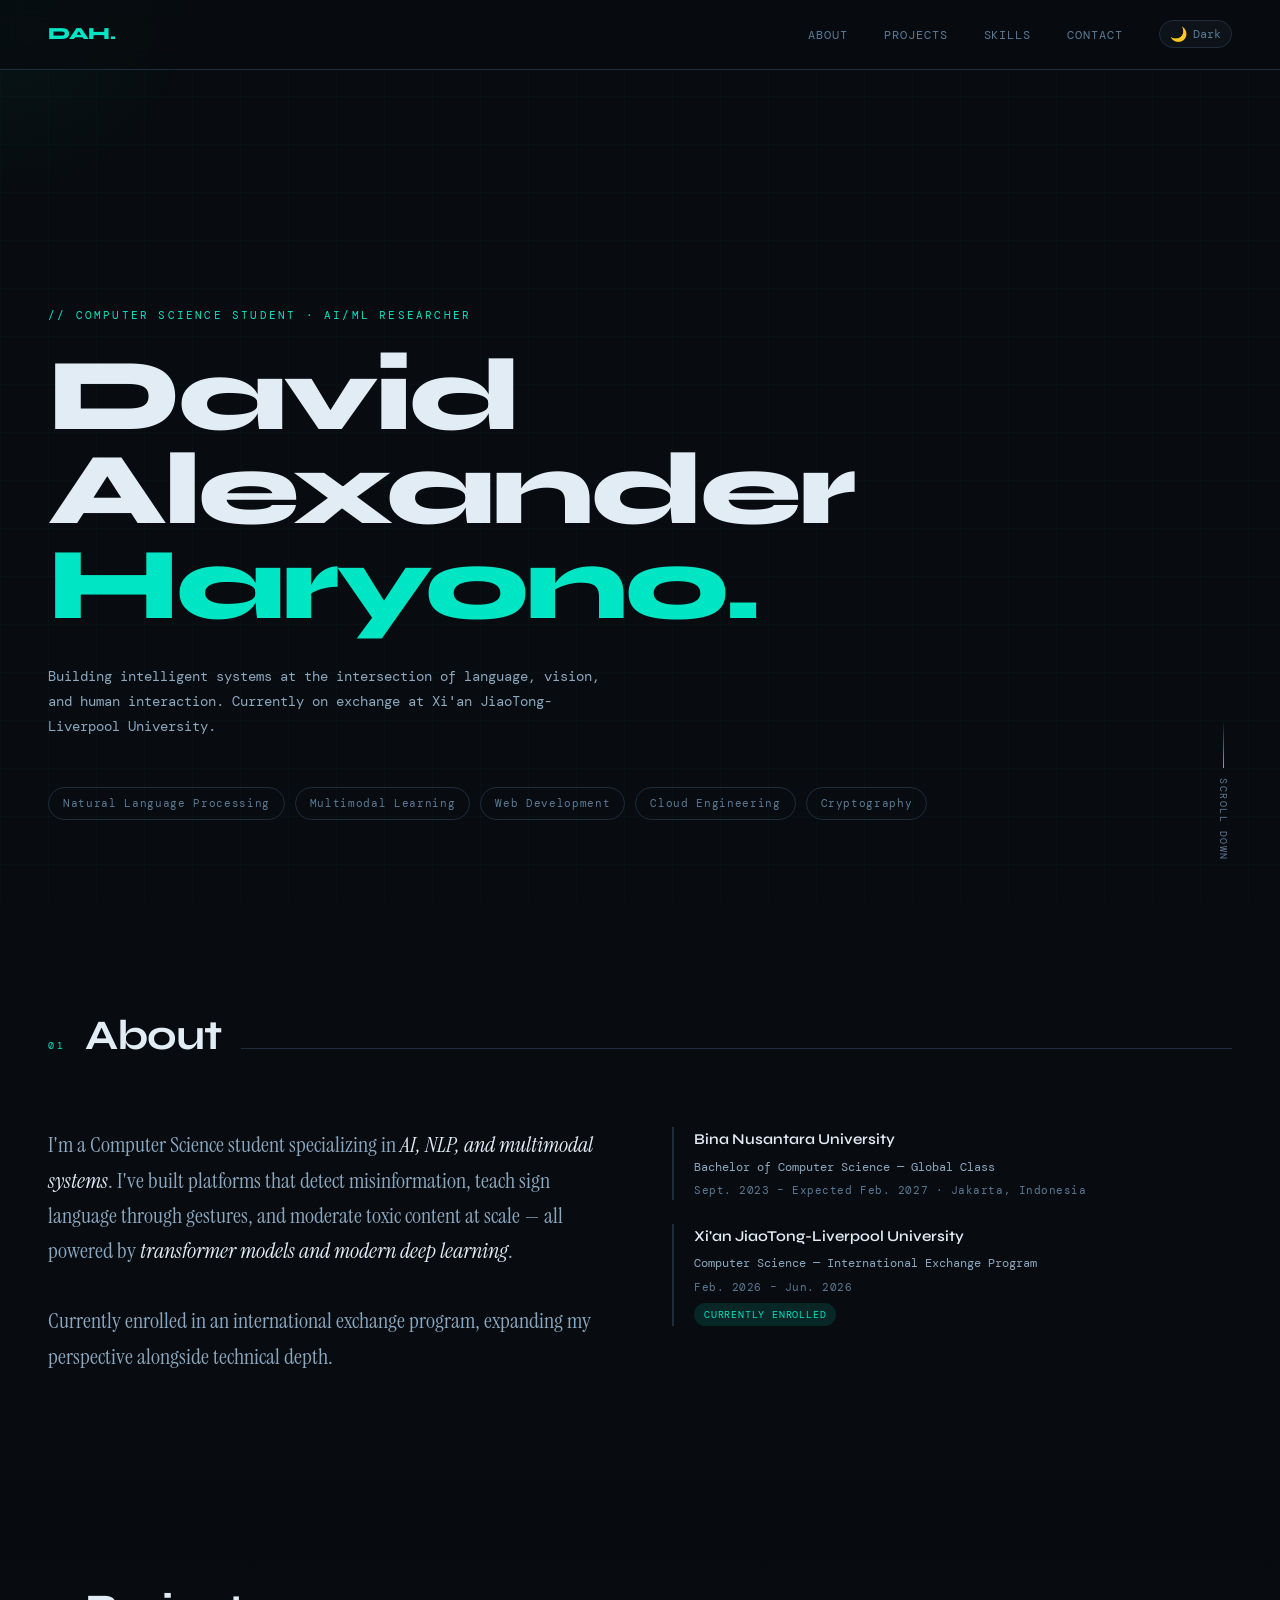
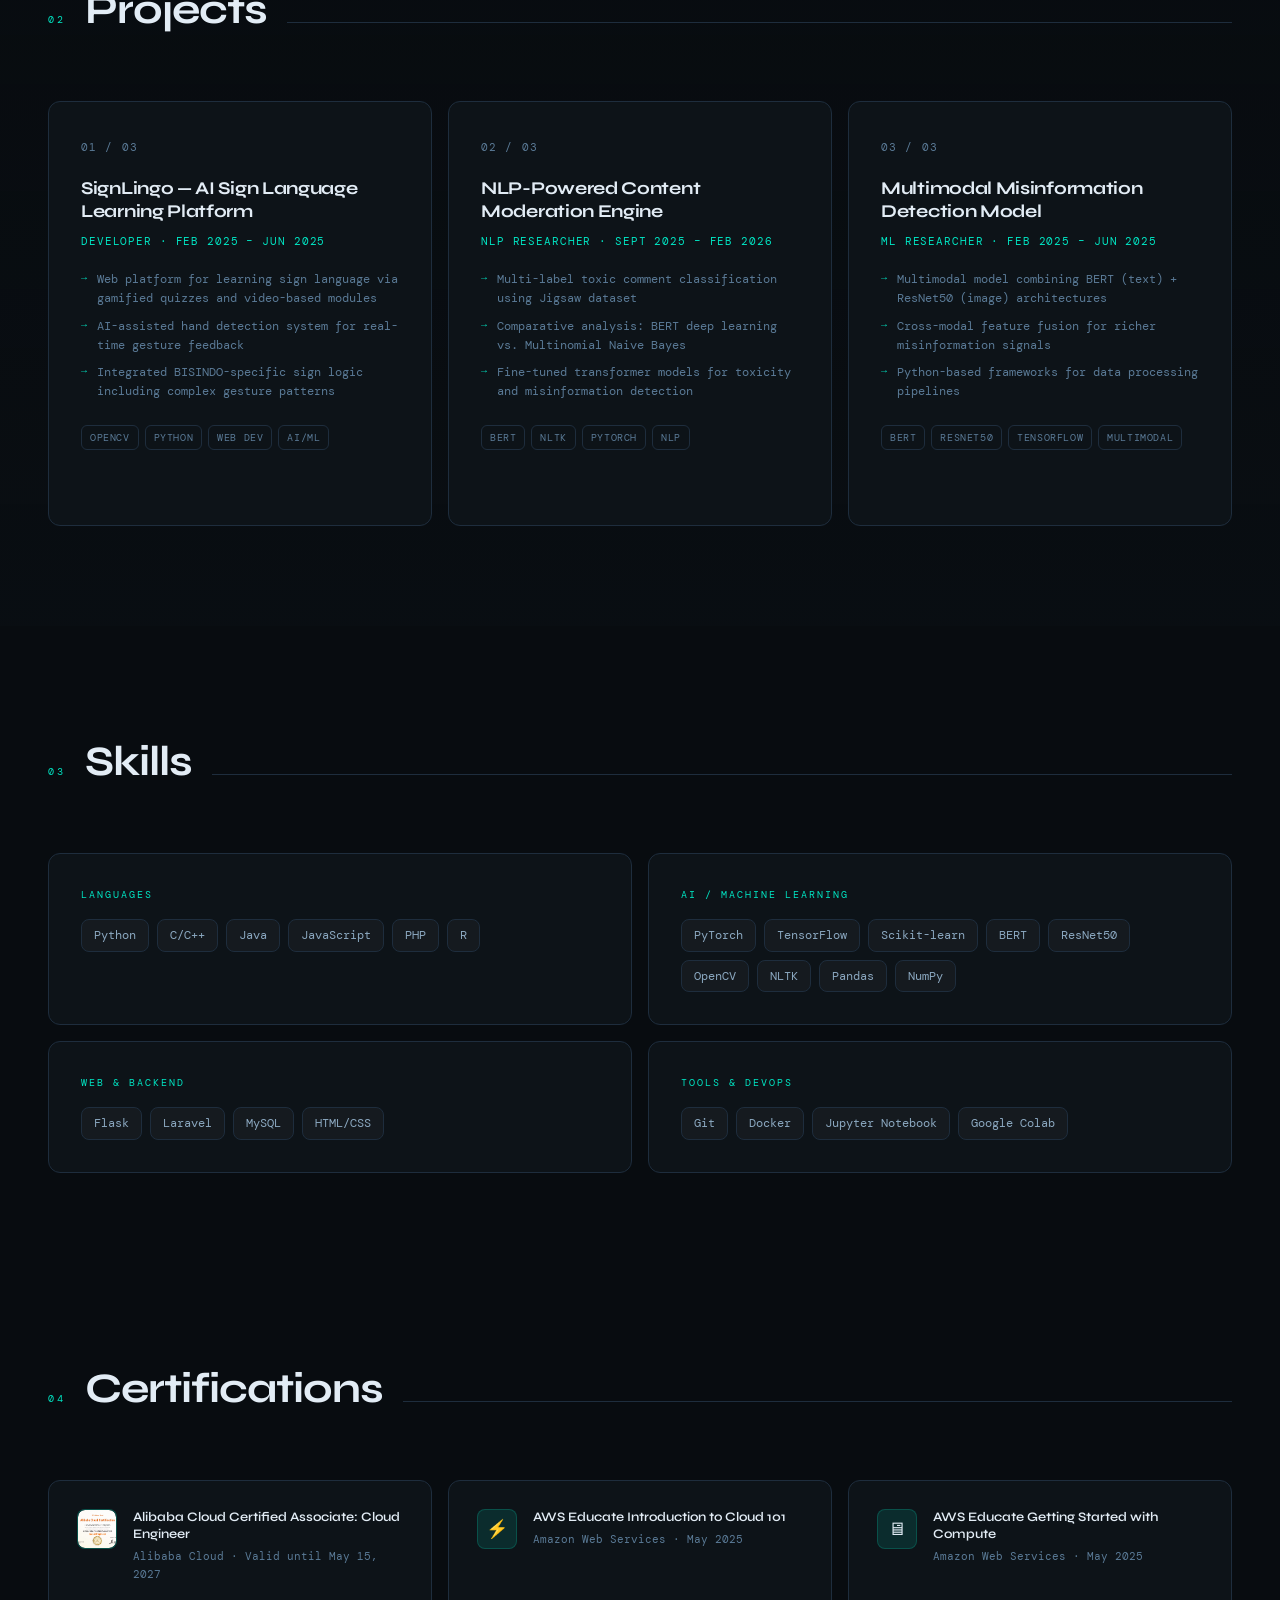
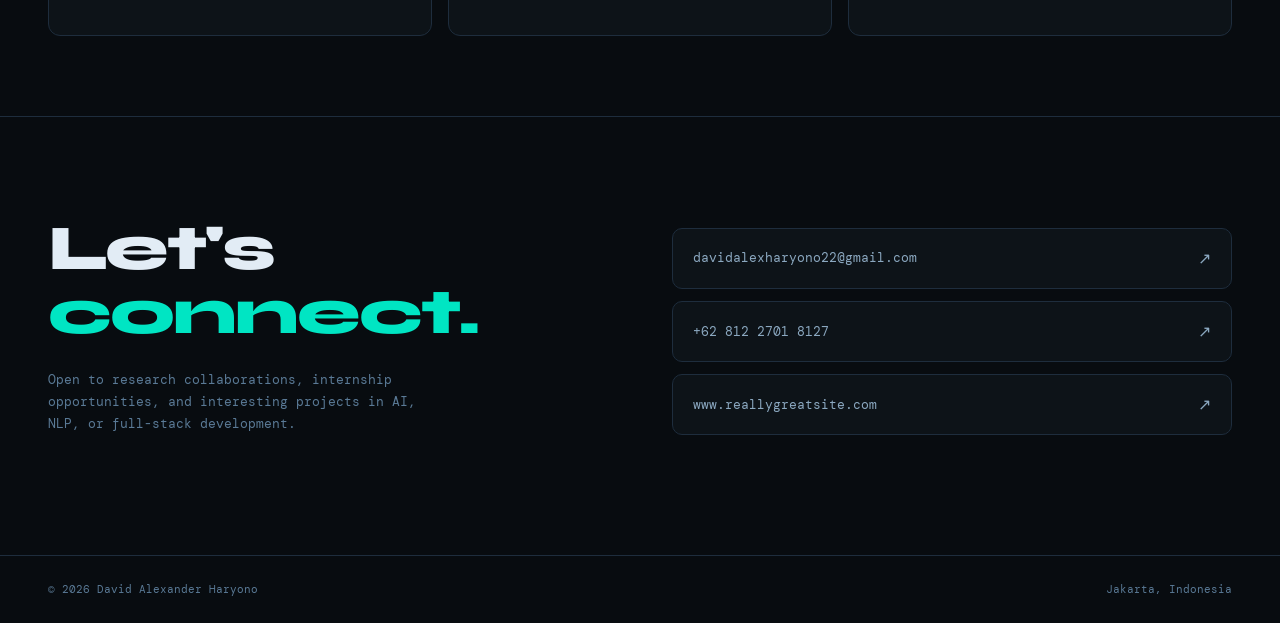
==== index.html @ 9285c589 "Add files via upload" ====
<!DOCTYPE html>
<html lang="en">
<head>
  <meta charset="UTF-8" />
  <meta name="viewport" content="width=device-width, initial-scale=1.0"/>
  <title>David Alexander Haryono — Portfolio</title>
  <link rel="preconnect" href="https://fonts.googleapis.com">
  <link href="https://fonts.googleapis.com/css2?family=Syne:wght@400;600;700;800&family=DM+Mono:ital,wght@0,300;0,400;1,300&family=Instrument+Serif:ital@0;1&display=swap" rel="stylesheet">
  <link rel="stylesheet" href="style.css">
</head>
<body>

  <div class="cursor-glow" id="glow"></div>

  <!-- NAV -->
  <nav>
    <a href="#hero" class="nav-logo">DAH.</a>
    <div class="nav-right">
      <ul class="nav-links">
        <li><a href="#about">About</a></li>
        <li><a href="#projects">Projects</a></li>
        <li><a href="#skills">Skills</a></li>
        <li><a href="#contact">Contact</a></li>
      </ul>
      <button class="theme-toggle" id="theme-toggle" aria-label="Toggle theme">
        <span class="icon">🌙</span>
        <span class="label">Dark</span>
      </button>
    </div>
  </nav>

  <!-- HERO -->
  <section id="hero">
    <p class="hero-eyebrow">// Computer Science Student · AI/ML Researcher</p>
    <h1 class="hero-name">David<br>Alexander<br><span>Haryono.</span></h1>
    <p class="hero-desc">
      Building intelligent systems at the intersection of language, vision, and human interaction.
      Currently on exchange at Xi'an JiaoTong-Liverpool University.
    </p>
    <div class="hero-tags">
      <span class="tag">Natural Language Processing</span>
      <span class="tag">Multimodal Learning</span>
      <span class="tag">Web Development</span>
      <span class="tag">Cloud Engineering</span>
      <span class="tag">Cryptography</span>
    </div>
    <div class="hero-scroll">Scroll down</div>
  </section>

  <!-- ABOUT / EDUCATION -->
  <section id="about">
    <div class="section-header reveal">
      <span class="section-label">01</span>
      <h2 class="section-title">About</h2>
      <div class="section-line"></div>
    </div>
    <div class="about-grid">
      <div class="about-text reveal">
        I'm a Computer Science student specializing in <em>AI, NLP, and multimodal systems</em>.
        I've built platforms that detect misinformation, teach sign language through gestures,
        and moderate toxic content at scale — all powered by
        <em>transformer models and modern deep learning</em>.
        <br><br>
        Currently enrolled in an international exchange program, expanding my perspective
        alongside technical depth.
      </div>
      <div class="edu-list reveal">
        <div class="edu-item">
          <div class="edu-school">Bina Nusantara University</div>
          <div class="edu-degree">Bachelor of Computer Science — Global Class</div>
          <div class="edu-date">Sept. 2023 – Expected Feb. 2027 · Jakarta, Indonesia</div>
        </div>
        <div class="edu-item">
          <div class="edu-school">Xi'an JiaoTong-Liverpool University</div>
          <div class="edu-degree">Computer Science — International Exchange Program</div>
          <div class="edu-date">Feb. 2026 – Jun. 2026</div>
          <span class="edu-badge">Currently Enrolled</span>
        </div>
      </div>
    </div>
  </section>

  <!-- PROJECTS -->
  <section id="projects">
    <div class="section-header reveal">
      <span class="section-label">02</span>
      <h2 class="section-title">Projects</h2>
      <div class="section-line"></div>
    </div>
    <div class="projects-grid">

      <a href="project-signlingo.html" class="project-card reveal">
        <div class="project-num">01 / 03</div>
        <div class="project-title">SignLingo — AI Sign Language Learning Platform</div>
        <div class="project-role">Developer · Feb 2025 – Jun 2025</div>
        <ul class="project-bullets">
          <li>Web platform for learning sign language via gamified quizzes and video-based modules</li>
          <li>AI-assisted hand detection system for real-time gesture feedback</li>
          <li>Integrated BISINDO-specific sign logic including complex gesture patterns</li>
        </ul>
        <div class="project-tags">
          <span class="project-tag">OpenCV</span>
          <span class="project-tag">Python</span>
          <span class="project-tag">Web Dev</span>
          <span class="project-tag">AI/ML</span>
        </div>
        <div class="project-cta">View details &#8599;</div>
      </a>

      <a href="project-nlp-moderation.html" class="project-card reveal" style="transition-delay: 0.1s">
        <div class="project-num">02 / 03</div>
        <div class="project-title">NLP-Powered Content Moderation Engine</div>
        <div class="project-role">NLP Researcher · Sept 2025 – Feb 2026</div>
        <ul class="project-bullets">
          <li>Multi-label toxic comment classification using Jigsaw dataset</li>
          <li>Comparative analysis: BERT deep learning vs. Multinomial Naive Bayes</li>
          <li>Fine-tuned transformer models for toxicity and misinformation detection</li>
        </ul>
        <div class="project-tags">
          <span class="project-tag">BERT</span>
          <span class="project-tag">NLTK</span>
          <span class="project-tag">PyTorch</span>
          <span class="project-tag">NLP</span>
        </div>
        <div class="project-cta">View details &#8599;</div>
      </a>

      <a href="project-multimodal.html" class="project-card reveal" style="transition-delay: 0.2s">
        <div class="project-num">03 / 03</div>
        <div class="project-title">Multimodal Misinformation Detection Model</div>
        <div class="project-role">ML Researcher · Feb 2025 – Jun 2025</div>
        <ul class="project-bullets">
          <li>Multimodal model combining BERT (text) + ResNet50 (image) architectures</li>
          <li>Cross-modal feature fusion for richer misinformation signals</li>
          <li>Python-based frameworks for data processing pipelines</li>
        </ul>
        <div class="project-tags">
          <span class="project-tag">BERT</span>
          <span class="project-tag">ResNet50</span>
          <span class="project-tag">TensorFlow</span>
          <span class="project-tag">Multimodal</span>
        </div>
        <div class="project-cta">View details &#8599;</div>
      </a>

    </div>
  </section>

  <!-- SKILLS -->
  <section id="skills">
    <div class="section-header reveal">
      <span class="section-label">03</span>
      <h2 class="section-title">Skills</h2>
      <div class="section-line"></div>
    </div>
    <div class="skills-grid">
      <div class="skill-group reveal">
        <div class="skill-group-label">Languages</div>
        <div class="skill-pills">
          <span class="skill-pill">Python</span>
          <span class="skill-pill">C/C++</span>
          <span class="skill-pill">Java</span>
          <span class="skill-pill">JavaScript</span>
          <span class="skill-pill">PHP</span>
          <span class="skill-pill">R</span>
        </div>
      </div>
      <div class="skill-group reveal" style="transition-delay: 0.1s">
        <div class="skill-group-label">AI / Machine Learning</div>
        <div class="skill-pills">
          <span class="skill-pill">PyTorch</span>
          <span class="skill-pill">TensorFlow</span>
          <span class="skill-pill">Scikit-learn</span>
          <span class="skill-pill">BERT</span>
          <span class="skill-pill">ResNet50</span>
          <span class="skill-pill">OpenCV</span>
          <span class="skill-pill">NLTK</span>
          <span class="skill-pill">Pandas</span>
          <span class="skill-pill">NumPy</span>
        </div>
      </div>
      <div class="skill-group reveal" style="transition-delay: 0.15s">
        <div class="skill-group-label">Web &amp; Backend</div>
        <div class="skill-pills">
          <span class="skill-pill">Flask</span>
          <span class="skill-pill">Laravel</span>
          <span class="skill-pill">MySQL</span>
          <span class="skill-pill">HTML/CSS</span>
        </div>
      </div>
      <div class="skill-group reveal" style="transition-delay: 0.2s">
        <div class="skill-group-label">Tools &amp; DevOps</div>
        <div class="skill-pills">
          <span class="skill-pill">Git</span>
          <span class="skill-pill">Docker</span>
          <span class="skill-pill">Jupyter Notebook</span>
          <span class="skill-pill">Google Colab</span>
        </div>
      </div>
    </div>
  </section>

  <!-- CERTIFICATIONS -->
  <section id="certs">
    <div class="section-header reveal">
      <span class="section-label">04</span>
      <h2 class="section-title">Certifications</h2>
      <div class="section-line"></div>
    </div>
    <div class="certs-list">

      <!-- Alibaba — opens cert image -->
      <a href="AlibabaCert.jpeg" target="_blank" class="cert-item reveal">
        <div class="cert-icon">
          <img src="AlibabaCert.jpeg" alt="Alibaba Cloud Certificate" />
        </div>
        <div>
          <div class="cert-name">Alibaba Cloud Certified Associate: Cloud Engineer</div>
          <div class="cert-issuer">Alibaba Cloud · Valid until May 15, 2027</div>
          <div class="cert-link-hint">View certificate &#8599;</div>
        </div>
      </a>

      <!-- AWS Cert 1 — Credly badge -->
      <a href="https://www.credly.com/badges/e94b3a0d-e7b8-4b80-91af-90182c67fac6/public_url"
         target="_blank" rel="noopener noreferrer" class="cert-item reveal" style="transition-delay: 0.1s">
        <div class="cert-icon">&#9889;</div>
        <div>
          <div class="cert-name">AWS Educate Introduction to Cloud 101</div>
          <div class="cert-issuer">Amazon Web Services · May 2025</div>
          <div class="cert-link-hint">View on Credly &#8599;</div>
        </div>
      </a>

      <!-- AWS Cert 2 — Credly badge -->
      <a href="https://www.credly.com/badges/7baff727-e76a-4c6f-9068-0d03dae86e82/public_url"
         target="_blank" rel="noopener noreferrer" class="cert-item reveal" style="transition-delay: 0.2s">
        <div class="cert-icon">&#128421;</div>
        <div>
          <div class="cert-name">AWS Educate Getting Started with Compute</div>
          <div class="cert-issuer">Amazon Web Services · May 2025</div>
          <div class="cert-link-hint">View on Credly &#8599;</div>
        </div>
      </a>

    </div>
  </section>

  <!-- CONTACT -->
  <section id="contact">
    <div class="contact-inner">
      <div class="reveal">
        <h2 class="contact-heading">Let's<br><span>connect.</span></h2>
        <p class="contact-sub">
          Open to research collaborations, internship opportunities, and interesting projects
          in AI, NLP, or full-stack development.
        </p>
      </div>
      <div class="contact-links reveal">
        <a href="mailto:davidalexharyono22@gmail.com" class="contact-link">
          <span>davidalexharyono22@gmail.com</span>
          <span class="contact-link-arrow">&#8599;</span>
        </a>
        <a href="tel:+6281227018127" class="contact-link">
          <span>+62 812 2701 8127</span>
          <span class="contact-link-arrow">&#8599;</span>
        </a>
        <a href="http://www.reallygreatsite.com" target="_blank" class="contact-link">
          <span>www.reallygreatsite.com</span>
          <span class="contact-link-arrow">&#8599;</span>
        </a>
      </div>
    </div>
  </section>

  <footer>
    <span>&copy; 2026 David Alexander Haryono</span>
    <span>Jakarta, Indonesia</span>
  </footer>

  <script src="script.js"></script>
</body>
</html>
---- style.css ----
/* ─── THEME VARIABLES ─── */
:root {
  --bg: #080c10;
  --surface: #0d1318;
  --surface2: #121a22;
  --border: #1e2d3d;
  --accent: #00e5c3;
  --accent2: #0077ff;
  --accent-dim: rgba(0, 229, 195, 0.12);
  --text: #e2ecf5;
  --text-muted: #5a7a96;
  --text-mid: #8ba8c0;
  --shadow: rgba(0,0,0,0.4);
  --grid-line: rgba(0,229,195,0.025);
  --nav-bg: rgba(8,12,16,0.85);
}

body.light {
  --bg: #f4f6f8;
  --surface: #ffffff;
  --surface2: #eef1f4;
  --border: #d0d9e3;
  --accent: #00a896;
  --accent2: #0055cc;
  --accent-dim: rgba(0, 168, 150, 0.1);
  --text: #0d1318;
  --text-muted: #7a94aa;
  --text-mid: #3d5a70;
  --shadow: rgba(0,0,0,0.1);
  --grid-line: rgba(0,168,150,0.06);
  --nav-bg: rgba(244,246,248,0.9);
}

*, *::before, *::after { box-sizing: border-box; margin: 0; padding: 0; }
html { scroll-behavior: smooth; }

body {
  background: var(--bg);
  color: var(--text);
  font-family: 'DM Mono', monospace;
  font-size: 14px;
  line-height: 1.7;
  overflow-x: hidden;
  transition: background 0.3s, color 0.3s;
}

/* ─── GRID BACKGROUND ─── */
body::before {
  content: '';
  position: fixed;
  inset: 0;
  background-image:
    linear-gradient(var(--grid-line) 1px, transparent 1px),
    linear-gradient(90deg, var(--grid-line) 1px, transparent 1px);
  background-size: 48px 48px;
  pointer-events: none;
  z-index: 0;
}

/* ─── NAV ─── */
nav {
  position: fixed;
  top: 0; left: 0; right: 0;
  z-index: 100;
  display: flex;
  justify-content: space-between;
  align-items: center;
  padding: 20px 48px;
  background: var(--nav-bg);
  backdrop-filter: blur(12px);
  border-bottom: 1px solid var(--border);
  transition: background 0.3s, border-color 0.3s;
}

.nav-logo {
  font-family: 'Syne', sans-serif;
  font-weight: 800;
  font-size: 17px;
  color: var(--accent);
  letter-spacing: -0.5px;
  text-decoration: none;
}

.nav-right { display: flex; align-items: center; gap: 36px; }
.nav-links { display: flex; gap: 36px; list-style: none; }
.nav-links a {
  color: var(--text-muted);
  text-decoration: none;
  font-size: 12px;
  letter-spacing: 0.08em;
  text-transform: uppercase;
  transition: color 0.2s;
}
.nav-links a:hover { color: var(--accent); }

/* ─── THEME TOGGLE ─── */
.theme-toggle {
  background: var(--surface);
  border: 1px solid var(--border);
  border-radius: 20px;
  padding: 5px 10px;
  cursor: pointer;
  display: flex;
  align-items: center;
  gap: 6px;
  font-size: 12px;
  color: var(--text-muted);
  transition: all 0.2s;
  font-family: 'DM Mono', monospace;
}
.theme-toggle:hover { border-color: var(--accent); color: var(--accent); }
.theme-toggle .icon { font-size: 14px; line-height: 1; }

/* ─── SECTIONS ─── */
section { position: relative; z-index: 1; }

/* ─── HERO ─── */
#hero {
  min-height: 100vh;
  display: flex;
  flex-direction: column;
  justify-content: flex-end;
  padding: 0 48px 80px;
  padding-top: 120px;
}

.hero-eyebrow {
  font-size: 11px;
  letter-spacing: 0.2em;
  text-transform: uppercase;
  color: var(--accent);
  margin-bottom: 24px;
  opacity: 0;
  animation: fadeUp 0.8s ease 0.2s forwards;
}

.hero-name {
  font-family: 'Syne', sans-serif;
  font-weight: 800;
  font-size: clamp(52px, 8vw, 110px);
  line-height: 0.92;
  letter-spacing: -3px;
  color: var(--text);
  margin-bottom: 32px;
  opacity: 0;
  animation: fadeUp 0.9s ease 0.35s forwards;
}
.hero-name span { color: var(--accent); }

.hero-desc {
  max-width: 560px;
  color: var(--text-mid);
  font-size: 14px;
  line-height: 1.8;
  margin-bottom: 48px;
  opacity: 0;
  animation: fadeUp 0.9s ease 0.5s forwards;
}

.hero-tags {
  display: flex;
  flex-wrap: wrap;
  gap: 10px;
  opacity: 0;
  animation: fadeUp 0.9s ease 0.65s forwards;
}

.tag {
  border: 1px solid var(--border);
  padding: 6px 14px;
  font-size: 11px;
  letter-spacing: 0.06em;
  color: var(--text-muted);
  border-radius: 20px;
  transition: all 0.2s;
}
.tag:hover { border-color: var(--accent); color: var(--accent); background: var(--accent-dim); }

.hero-scroll {
  position: absolute;
  bottom: 40px;
  right: 48px;
  writing-mode: vertical-rl;
  font-size: 10px;
  letter-spacing: 0.15em;
  text-transform: uppercase;
  color: var(--text-muted);
  display: flex;
  align-items: center;
  gap: 10px;
  opacity: 0;
  animation: fadeIn 1s ease 1.2s forwards;
}
.hero-scroll::before {
  content: '';
  width: 1px;
  height: 48px;
  background: linear-gradient(to bottom, transparent, var(--accent));
}

/* ─── SECTION HEADER ─── */
.section-header {
  display: flex;
  align-items: baseline;
  gap: 20px;
  margin-bottom: 56px;
}
.section-label {
  font-size: 10px;
  letter-spacing: 0.25em;
  text-transform: uppercase;
  color: var(--accent);
}
.section-title {
  font-family: 'Syne', sans-serif;
  font-weight: 700;
  font-size: clamp(28px, 4vw, 42px);
  letter-spacing: -1px;
  color: var(--text);
}
.section-line {
  flex: 1;
  height: 1px;
  background: var(--border);
}

/* ─── ABOUT ─── */
#about { padding: 100px 48px; }

.about-grid {
  display: grid;
  grid-template-columns: 1fr 1fr;
  gap: 64px;
  align-items: start;
}

.about-text {
  font-family: 'Instrument Serif', serif;
  font-size: 22px;
  line-height: 1.6;
  color: var(--text-mid);
}
.about-text em { color: var(--text); font-style: italic; }

.edu-list { display: flex; flex-direction: column; gap: 24px; }

.edu-item {
  border-left: 2px solid var(--border);
  padding-left: 20px;
  transition: border-color 0.2s;
}
.edu-item:hover { border-color: var(--accent); }

.edu-school {
  font-family: 'Syne', sans-serif;
  font-weight: 600;
  font-size: 15px;
  color: var(--text);
  margin-bottom: 4px;
}
.edu-degree { font-size: 12px; color: var(--text-mid); margin-bottom: 4px; }
.edu-date { font-size: 11px; color: var(--text-muted); letter-spacing: 0.05em; }
.edu-badge {
  display: inline-block;
  margin-top: 6px;
  font-size: 10px;
  letter-spacing: 0.08em;
  text-transform: uppercase;
  color: var(--accent);
  background: var(--accent-dim);
  padding: 3px 10px;
  border-radius: 20px;
}

/* ─── PROJECTS ─── */
#projects {
  padding: 100px 48px;
  background: linear-gradient(to bottom, transparent, rgba(13,19,24,0.3));
}
body.light #projects { background: linear-gradient(to bottom, transparent, rgba(200,210,220,0.2)); }

.projects-grid {
  display: grid;
  grid-template-columns: repeat(3, 1fr);
  gap: 16px;
}

.project-card {
  background: var(--surface);
  border: 1px solid var(--border);
  border-radius: 12px;
  padding: 36px 32px;
  position: relative;
  overflow: hidden;
  cursor: pointer;
  text-decoration: none;
  color: inherit;
  display: block;
  transition: border-color 0.3s, background 0.3s, transform 0.2s, box-shadow 0.3s;
}
.project-card::before {
  content: '';
  position: absolute;
  top: 0; left: 0; right: 0;
  height: 2px;
  border-radius: 12px 12px 0 0;
  background: linear-gradient(90deg, var(--accent2), var(--accent));
  transform: scaleX(0);
  transform-origin: left;
  transition: transform 0.4s ease;
}
.project-card:hover {
  border-color: rgba(0,229,195,0.4);
  background: var(--surface2);
  transform: translateY(-3px);
  box-shadow: 0 12px 32px var(--shadow);
}
.project-card:hover::before { transform: scaleX(1); }

.project-num { font-size: 11px; color: var(--text-muted); letter-spacing: 0.1em; margin-bottom: 20px; }
.project-title {
  font-family: 'Syne', sans-serif;
  font-weight: 700;
  font-size: 18px;
  color: var(--text);
  margin-bottom: 8px;
  line-height: 1.3;
  letter-spacing: -0.3px;
}
.project-role {
  font-size: 11px;
  color: var(--accent);
  letter-spacing: 0.08em;
  text-transform: uppercase;
  margin-bottom: 20px;
}
.project-bullets { list-style: none; display: flex; flex-direction: column; gap: 8px; }
.project-bullets li {
  font-size: 12px;
  color: var(--text-muted);
  padding-left: 16px;
  position: relative;
  line-height: 1.6;
}
.project-bullets li::before {
  content: '→';
  position: absolute;
  left: 0;
  color: var(--accent);
  font-size: 10px;
}
.project-tags { display: flex; flex-wrap: wrap; gap: 6px; margin-top: 24px; }
.project-tag {
  font-size: 10px;
  letter-spacing: 0.06em;
  text-transform: uppercase;
  color: var(--text-muted);
  border: 1px solid var(--border);
  padding: 3px 8px;
  border-radius: 6px;
}

.project-cta {
  margin-top: 20px;
  font-size: 11px;
  color: var(--accent);
  letter-spacing: 0.08em;
  text-transform: uppercase;
  display: flex;
  align-items: center;
  gap: 6px;
  opacity: 0;
  transition: opacity 0.2s;
}
.project-card:hover .project-cta { opacity: 1; }

/* ─── SKILLS ─── */
#skills { padding: 100px 48px; }

.skills-grid {
  display: grid;
  grid-template-columns: repeat(2, 1fr);
  gap: 16px;
}
.skill-group {
  background: var(--surface);
  border: 1px solid var(--border);
  border-radius: 12px;
  padding: 32px;
  transition: background 0.2s;
}
.skill-group:hover { background: var(--surface2); }
.skill-group-label {
  font-size: 10px;
  letter-spacing: 0.2em;
  text-transform: uppercase;
  color: var(--accent);
  margin-bottom: 16px;
}
.skill-pills { display: flex; flex-wrap: wrap; gap: 8px; }
.skill-pill {
  font-size: 12px;
  color: var(--text-mid);
  background: rgba(255,255,255,0.03);
  border: 1px solid var(--border);
  padding: 5px 12px;
  border-radius: 8px;
  transition: all 0.15s;
}
body.light .skill-pill { background: rgba(0,0,0,0.03); }
.skill-pill:hover { color: var(--accent); border-color: var(--accent); background: var(--accent-dim); }

/* ─── CERTIFICATIONS ─── */
#certs { padding: 80px 48px; }

.certs-list {
  display: grid;
  grid-template-columns: repeat(3, 1fr);
  gap: 16px;
}
.cert-item {
  background: var(--surface);
  border: 1px solid var(--border);
  border-radius: 12px;
  padding: 28px;
  display: flex;
  gap: 16px;
  align-items: flex-start;
  text-decoration: none;
  color: inherit;
  transition: background 0.2s, border-color 0.2s, transform 0.2s, box-shadow 0.3s;
  cursor: pointer;
}
.cert-item:hover {
  background: var(--surface2);
  border-color: rgba(0,229,195,0.4);
  transform: translateY(-2px);
  box-shadow: 0 8px 24px var(--shadow);
}
.cert-icon {
  width: 40px;
  height: 40px;
  border-radius: 8px;
  background: var(--accent-dim);
  border: 1px solid rgba(0,229,195,0.2);
  display: flex;
  align-items: center;
  justify-content: center;
  font-size: 18px;
  flex-shrink: 0;
  overflow: hidden;
}
.cert-icon img {
  width: 100%;
  height: 100%;
  object-fit: cover;
  border-radius: 7px;
}
.cert-name {
  font-family: 'Syne', sans-serif;
  font-weight: 600;
  font-size: 13px;
  color: var(--text);
  margin-bottom: 4px;
  line-height: 1.3;
}
.cert-issuer { font-size: 11px; color: var(--text-muted); margin-bottom: 6px; }
.cert-link-hint {
  font-size: 10px;
  color: var(--accent);
  letter-spacing: 0.06em;
  text-transform: uppercase;
  opacity: 0;
  transition: opacity 0.2s;
}
.cert-item:hover .cert-link-hint { opacity: 1; }

/* ─── CONTACT ─── */
#contact {
  padding: 100px 48px 60px;
  border-top: 1px solid var(--border);
}
.contact-inner {
  display: grid;
  grid-template-columns: 1fr 1fr;
  gap: 64px;
  align-items: end;
}
.contact-heading {
  font-family: 'Syne', sans-serif;
  font-weight: 800;
  font-size: clamp(36px, 5vw, 64px);
  letter-spacing: -2px;
  line-height: 1;
  color: var(--text);
  margin-bottom: 24px;
}
.contact-heading span { color: var(--accent); }
.contact-sub {
  color: var(--text-muted);
  font-size: 13px;
  line-height: 1.7;
  max-width: 380px;
}
.contact-links { display: flex; flex-direction: column; gap: 12px; }
.contact-link {
  display: flex;
  justify-content: space-between;
  align-items: center;
  padding: 16px 20px;
  border: 1px solid var(--border);
  border-radius: 10px;
  color: var(--text-mid);
  text-decoration: none;
  font-size: 13px;
  background: var(--surface);
  transition: all 0.2s;
}
.contact-link:hover {
  border-color: var(--accent);
  color: var(--accent);
  background: var(--accent-dim);
  transform: translateX(4px);
}
.contact-link-arrow { font-size: 16px; }

/* ─── FOOTER ─── */
footer {
  margin-top: 60px;
  padding: 24px 48px;
  border-top: 1px solid var(--border);
  display: flex;
  justify-content: space-between;
  font-size: 11px;
  color: var(--text-muted);
  position: relative;
  z-index: 1;
}

/* ─── CURSOR GLOW ─── */
.cursor-glow {
  position: fixed;
  width: 400px;
  height: 400px;
  border-radius: 50%;
  background: radial-gradient(circle, rgba(0,229,195,0.05) 0%, transparent 70%);
  pointer-events: none;
  z-index: 0;
  transform: translate(-50%, -50%);
  transition: left 0.12s, top 0.12s;
}
body.light .cursor-glow {
  background: radial-gradient(circle, rgba(0,168,150,0.07) 0%, transparent 70%);
}

/* ─── ANIMATIONS ─── */
@keyframes fadeUp {
  from { opacity: 0; transform: translateY(24px); }
  to   { opacity: 1; transform: translateY(0); }
}
@keyframes fadeIn {
  from { opacity: 0; }
  to   { opacity: 1; }
}
.reveal {
  opacity: 0;
  transform: translateY(32px);
  transition: opacity 0.7s ease, transform 0.7s ease;
}
.reveal.visible { opacity: 1; transform: none; }

/* ─── PROJECT DETAIL PAGE ─── */
.detail-hero {
  padding: 140px 48px 60px;
  border-bottom: 1px solid var(--border);
}
.back-link {
  display: inline-flex;
  align-items: center;
  gap: 8px;
  font-size: 12px;
  color: var(--text-muted);
  text-decoration: none;
  letter-spacing: 0.06em;
  text-transform: uppercase;
  margin-bottom: 32px;
  transition: color 0.2s;
}
.back-link:hover { color: var(--accent); }
.detail-title {
  font-family: 'Syne', sans-serif;
  font-weight: 800;
  font-size: clamp(36px, 6vw, 72px);
  letter-spacing: -2px;
  line-height: 1;
  color: var(--text);
  margin-bottom: 16px;
}
.detail-role {
  font-size: 12px;
  color: var(--accent);
  letter-spacing: 0.1em;
  text-transform: uppercase;
  margin-bottom: 24px;
}
.detail-summary {
  font-family: 'Instrument Serif', serif;
  font-size: 20px;
  color: var(--text-mid);
  max-width: 680px;
  line-height: 1.6;
}
.detail-body {
  padding: 60px 48px 100px;
  display: grid;
  grid-template-columns: 2fr 1fr;
  gap: 64px;
  align-items: start;
}
.detail-section-title {
  font-family: 'Syne', sans-serif;
  font-weight: 700;
  font-size: 20px;
  color: var(--text);
  margin-bottom: 20px;
  margin-top: 40px;
}
.detail-section-title:first-child { margin-top: 0; }
.detail-text {
  color: var(--text-mid);
  font-size: 14px;
  line-height: 1.85;
  margin-bottom: 16px;
}
.detail-placeholder {
  background: var(--surface);
  border: 1px dashed var(--border);
  border-radius: 12px;
  padding: 32px;
  color: var(--text-muted);
  font-size: 13px;
  line-height: 1.7;
  margin-bottom: 20px;
}
.detail-placeholder .placeholder-label {
  font-size: 10px;
  text-transform: uppercase;
  letter-spacing: 0.15em;
  color: var(--accent);
  margin-bottom: 12px;
}
.detail-sidebar-card {
  background: var(--surface);
  border: 1px solid var(--border);
  border-radius: 12px;
  padding: 28px;
  margin-bottom: 16px;
}
.detail-sidebar-label {
  font-size: 10px;
  text-transform: uppercase;
  letter-spacing: 0.15em;
  color: var(--accent);
  margin-bottom: 12px;
}
.detail-sidebar-value {
  font-size: 13px;
  color: var(--text-mid);
  line-height: 1.6;
}
.detail-tag-list { display: flex; flex-wrap: wrap; gap: 8px; margin-top: 4px; }
.detail-tag {
  font-size: 11px;
  color: var(--text-muted);
  border: 1px solid var(--border);
  padding: 4px 10px;
  border-radius: 6px;
}
.img-placeholder {
  width: 100%;
  aspect-ratio: 16/9;
  background: var(--surface);
  border: 1px dashed var(--border);
  border-radius: 12px;
  display: flex;
  flex-direction: column;
  align-items: center;
  justify-content: center;
  gap: 10px;
  color: var(--text-muted);
  font-size: 12px;
  margin-bottom: 20px;
}
.img-placeholder .ph-icon { font-size: 28px; opacity: 0.4; }

/* ─── RESPONSIVE ─── */
@media (max-width: 900px) {
  nav { padding: 16px 24px; }
  .nav-links { gap: 16px; }
  #hero, #about, #projects, #skills, #certs, #contact { padding-left: 24px; padding-right: 24px; }
  .about-grid, .contact-inner, .detail-body { grid-template-columns: 1fr; gap: 40px; }
  .projects-grid, .skills-grid, .certs-list { grid-template-columns: 1fr; }
  footer { padding: 20px 24px; flex-direction: column; gap: 8px; }
  .detail-hero { padding: 120px 24px 48px; }
}
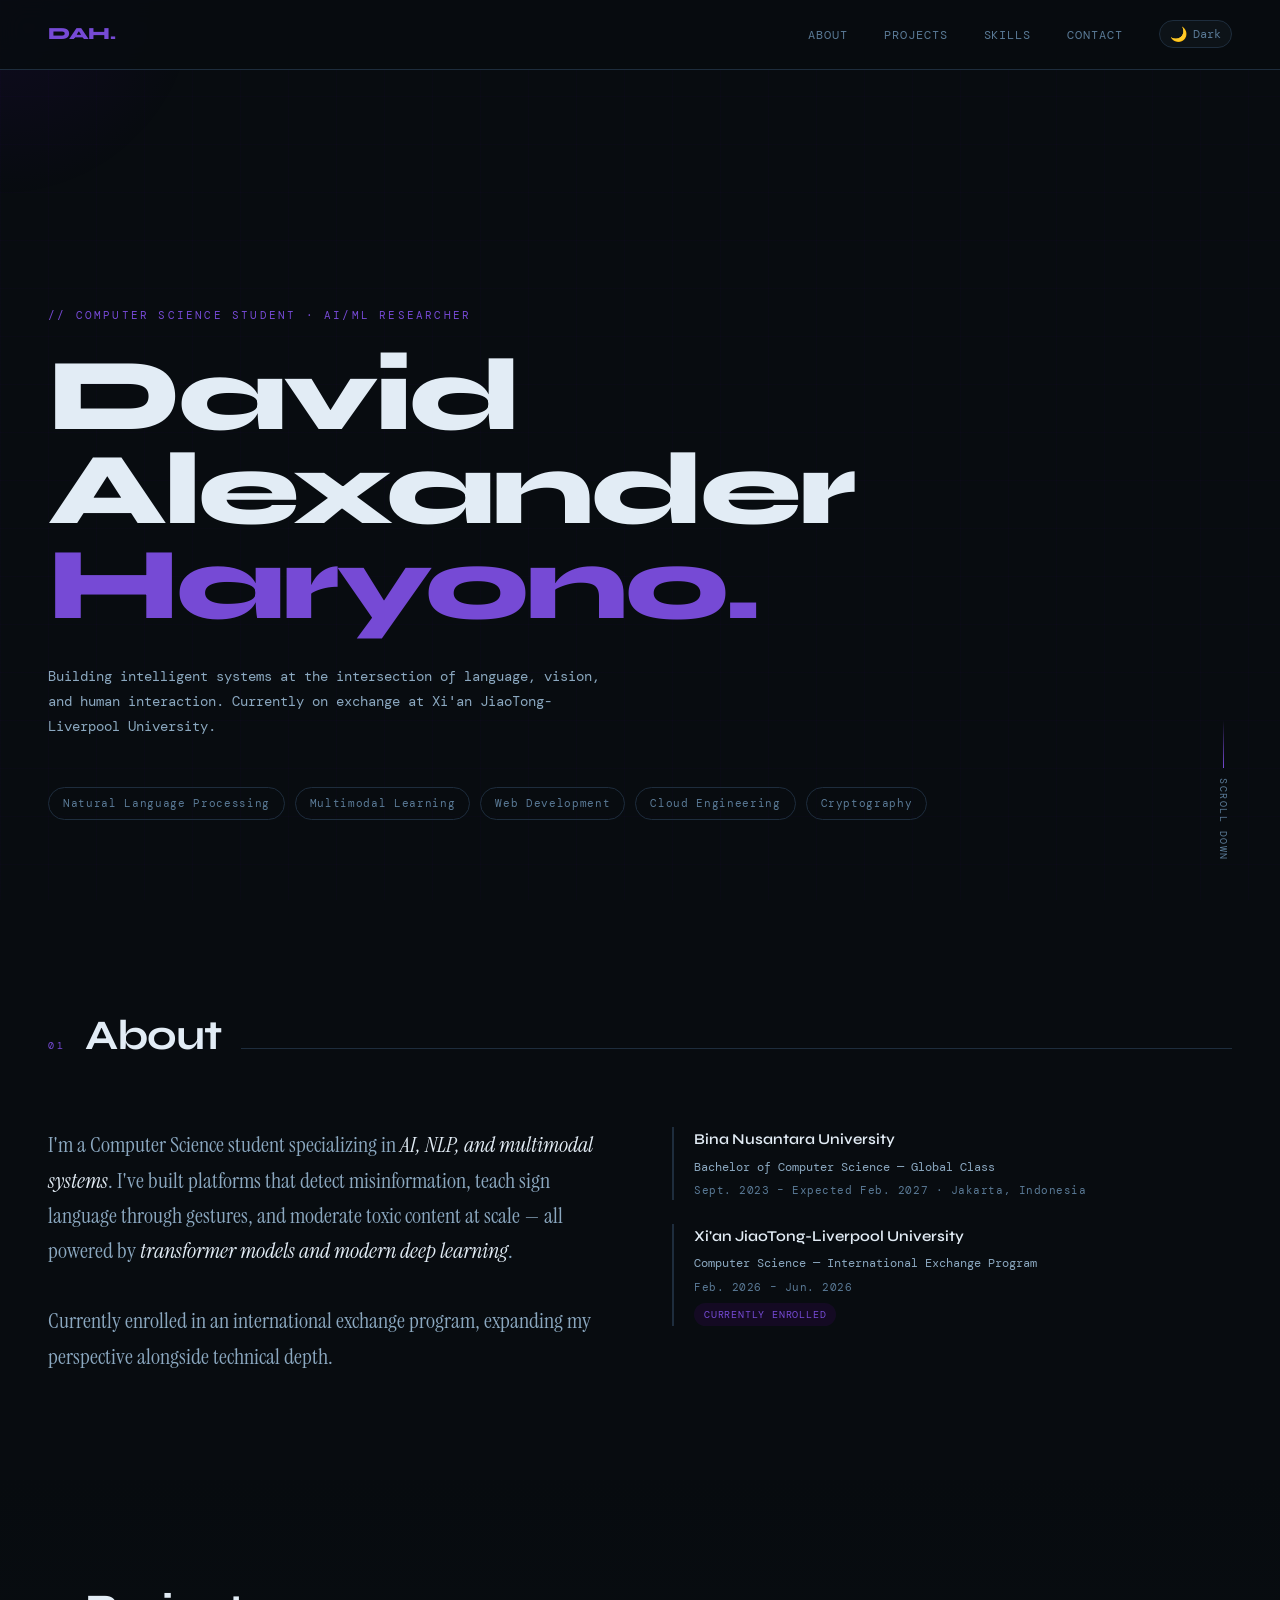
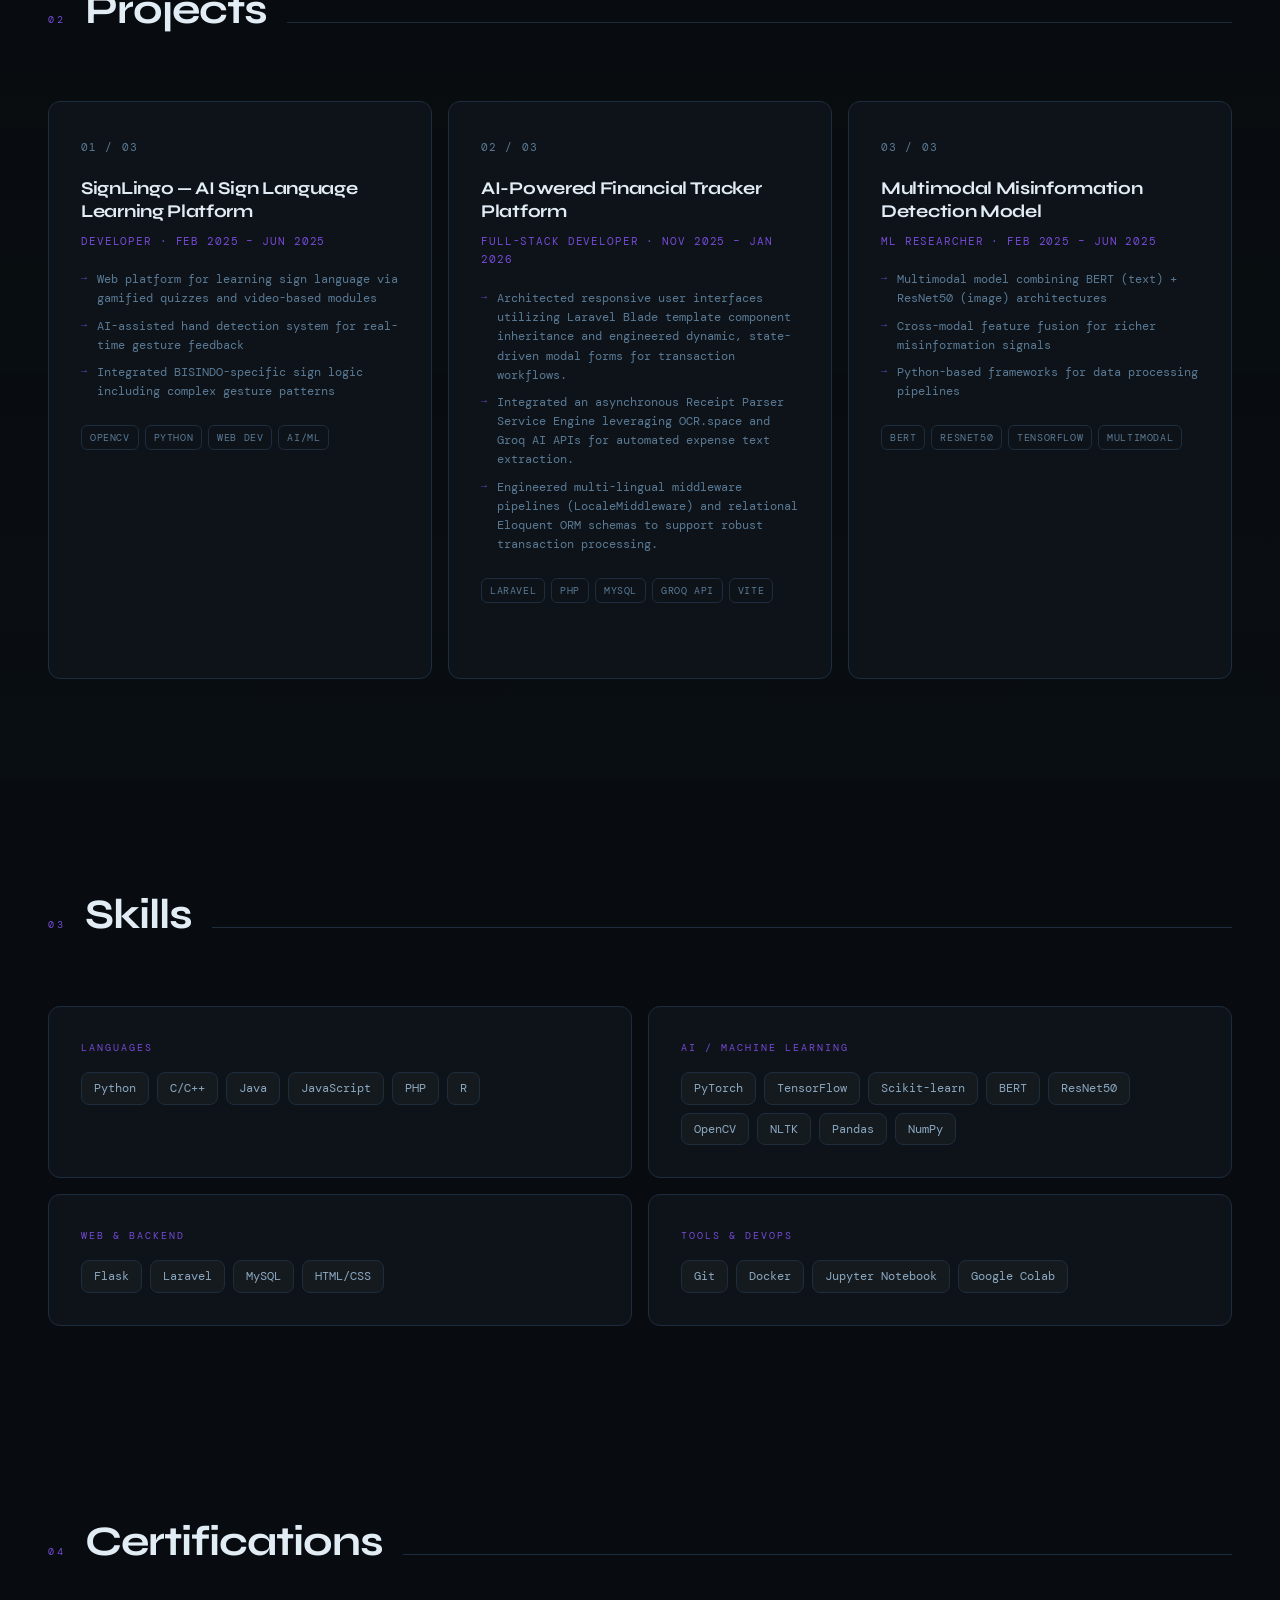
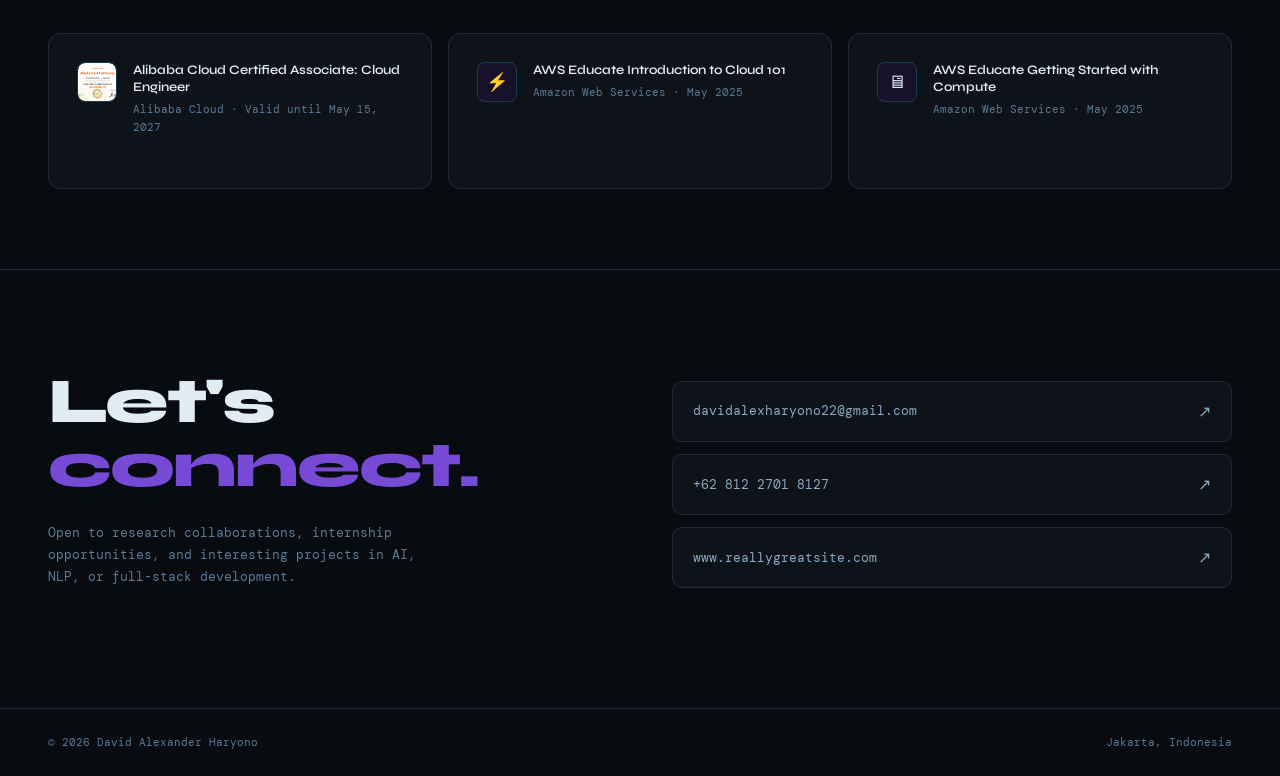
==== commit 69e521a3: "Change" ====
--- a/index.html
+++ b/index.html
@@ -107,20 +107,21 @@
         <div class="project-cta">View details &#8599;</div>
       </a>
 
-      <a href="project-nlp-moderation.html" class="project-card reveal" style="transition-delay: 0.1s">
+      <a href="project-financial-tracker.html" class="project-card reveal" style="transition-delay: 0.1s">
         <div class="project-num">02 / 03</div>
-        <div class="project-title">NLP-Powered Content Moderation Engine</div>
-        <div class="project-role">NLP Researcher · Sept 2025 – Feb 2026</div>
+        <div class="project-title">AI-Powered Financial Tracker Platform</div>
+        <div class="project-role">Full-Stack Developer · Nov 2025 – Jan 2026</div>
         <ul class="project-bullets">
-          <li>Multi-label toxic comment classification using Jigsaw dataset</li>
-          <li>Comparative analysis: BERT deep learning vs. Multinomial Naive Bayes</li>
-          <li>Fine-tuned transformer models for toxicity and misinformation detection</li>
+          <li>Architected responsive user interfaces utilizing Laravel Blade template component inheritance and engineered dynamic, state-driven modal forms for transaction workflows.</li>
+          <li>Integrated an asynchronous Receipt Parser Service Engine leveraging OCR.space and Groq AI APIs for automated expense text extraction.</li>
+          <li>Engineered multi-lingual middleware pipelines (LocaleMiddleware) and relational Eloquent ORM schemas to support robust transaction processing.</li>
         </ul>
         <div class="project-tags">
-          <span class="project-tag">BERT</span>
-          <span class="project-tag">NLTK</span>
-          <span class="project-tag">PyTorch</span>
-          <span class="project-tag">NLP</span>
+          <span class="project-tag">Laravel</span>
+          <span class="project-tag">PHP</span>
+          <span class="project-tag">MySQL</span>
+          <span class="project-tag">Groq API</span>
+          <span class="project-tag">Vite</span>
         </div>
         <div class="project-cta">View details &#8599;</div>
       </a>
--- a/style.css
+++ b/style.css
@@ -4,14 +4,14 @@
   --surface: #0d1318;
   --surface2: #121a22;
   --border: #1e2d3d;
-  --accent: #00e5c3;
+  --accent: #764ad5;
   --accent2: #0077ff;
-  --accent-dim: rgba(0, 229, 195, 0.12);
+  --accent-dim: rgba(141, 0, 229, 0.092);
   --text: #e2ecf5;
   --text-muted: #5a7a96;
   --text-mid: #8ba8c0;
   --shadow: rgba(0,0,0,0.4);
-  --grid-line: rgba(0,229,195,0.025);
+  --grid-line: rgba(122, 0, 229, 0.025);
   --nav-bg: rgba(8,12,16,0.85);
 }
 
@@ -20,9 +20,9 @@
   --surface: #ffffff;
   --surface2: #eef1f4;
   --border: #d0d9e3;
-  --accent: #00a896;
+  --accent: #764ad5;
   --accent2: #0055cc;
-  --accent-dim: rgba(0, 168, 150, 0.1);
+  --accent-dim: rgba(141, 0, 229, 0.092);
   --text: #0d1318;
   --text-muted: #7a94aa;
   --text-mid: #3d5a70;
@@ -310,7 +310,7 @@
   transition: transform 0.4s ease;
 }
 .project-card:hover {
-  border-color: rgba(0,229,195,0.4);
+  border-color: rgba(84, 0, 229, 0.4);
   background: var(--surface2);
   transform: translateY(-3px);
   box-shadow: 0 12px 32px var(--shadow);
@@ -433,7 +433,7 @@
 }
 .cert-item:hover {
   background: var(--surface2);
-  border-color: rgba(0,229,195,0.4);
+  border-color: rgba(111, 0, 229, 0.4);
   transform: translateY(-2px);
   box-shadow: 0 8px 24px var(--shadow);
 }
@@ -543,14 +543,14 @@
   width: 400px;
   height: 400px;
   border-radius: 50%;
-  background: radial-gradient(circle, rgba(0,229,195,0.05) 0%, transparent 70%);
+  background: radial-gradient(circle, rgba(107, 0, 229, 0.079) 0%, transparent 70%);
   pointer-events: none;
   z-index: 0;
   transform: translate(-50%, -50%);
   transition: left 0.12s, top 0.12s;
 }
 body.light .cursor-glow {
-  background: radial-gradient(circle, rgba(0,168,150,0.07) 0%, transparent 70%);
+  background: radial-gradient(circle, rgba(107, 0, 229, 0.064) 0%, transparent 70%);
 }
 
 /* ─── ANIMATIONS ─── */
@@ -676,22 +676,99 @@
   padding: 4px 10px;
   border-radius: 6px;
 }
-.img-placeholder {
+
+
+
+/* ==========================================================================
+   ─── CHOSEN IMAGE UTILITY PIPELINES (Separated for Layout Roles) ───
+   ========================================================================== */
+
+/* 1. STANDARD HORIZONTAL IMAGES (For SignLingo App Screenshots & Dashboards) */
+.img-container {
   width: 100%;
-  aspect-ratio: 16/9;
-  background: var(--surface);
-  border: 1px dashed var(--border);
+  margin-top: 0;
+  margin-bottom: 32px;
   border-radius: 12px;
-  display: flex;
-  flex-direction: column;
-  align-items: center;
-  justify-content: center;
-  gap: 10px;
-  color: var(--text-muted);
-  font-size: 12px;
-  margin-bottom: 20px;
-}
-.img-placeholder .ph-icon { font-size: 28px; opacity: 0.4; }
+  overflow: hidden;
+  background: var(--surface); /* Syncs beautifully with your dark/light theme background */
+  border: 1px solid var(--border); /* Uses your native border color */
+  box-shadow: 0 12px 32px var(--shadow); /* Uses your native theme drop shadow */
+}
+
+/* Allows horizontal screenshots to expand safely to the full content width */
+.img-container .project-detail-img {
+  width: 100%;
+  height: auto;
+  display: block;
+  object-fit: cover; /* Fills the container seamlessly without any blank spaces */
+}
+
+
+/* 2. TALL VERTICAL DIAGRAMS ONLY (Specifically for the Multimodal Flowchart) */
+.img-container.vertical-chart {
+  aspect-ratio: 16/9;        /* Locks the box size into your exact layout grid standard */
+  background: #000000;       /* Restricts leftover side regions to solid black only */
+  display: flex;
+  justify-content: center;   /* Centers the narrow diagram horizontally */
+  align-items: center;       /* Centers the diagram vertically */
+}
+
+/* Forces the narrow diagram to touch top/bottom perfectly, creating side-only black bars */
+.img-container.vertical-chart .project-detail-img {
+  height: 100%;              /* Flushes completely with the top and bottom borders */
+  width: auto;               /* Allows the width to scale naturally without horizontal stretching */
+  max-width: 100%;
+  object-fit: contain;       /* Prevents text or line elements from getting cropped out */
+}
+/* ─── PORTFOLIO DATA TABLES ─── */
+.table-container {
+  width: 100%;
+  overflow-x: auto; /* Enables smooth horizontal scrolling on mobile screens */
+  margin: 24px 0 32px;
+  border: 1px solid var(--border);
+  border-radius: 12px;
+  background: var(--surface); /* Inherits your theme background color */
+  box-shadow: 0 12px 32px var(--shadow);
+}
+
+.portfolio-table {
+  width: 100%;
+  border-collapse: collapse;
+  text-align: left;
+  font-size: 13px;
+  color: var(--text-mid);
+}
+
+.portfolio-table th {
+  background: var(--surface2); /* Darker heading line */
+  color: var(--text);
+  font-family: 'Syne', sans-serif;
+  font-weight: 600;
+  padding: 14px 16px;
+  border-bottom: 1px solid var(--border);
+}
+
+.portfolio-table td {
+  padding: 14px 16px;
+  border-bottom: 1px solid var(--border);
+}
+
+.portfolio-table tr:last-child td {
+  border-bottom: none; /* Cleans up the bottom border roundings */
+}
+
+.portfolio-table .highlight-text {
+  color: var(--text);
+  font-weight: 600;
+}
+
+/* Accent row highlighting for your peak experimental result */
+.portfolio-table tr.active-row {
+  background: rgba(0, 229, 195, 0.03); /* Subtle signature highlight */
+}
+.portfolio-table tr.active-row td {
+  color: var(--accent); /* Changes final metric color to cyan */
+}
 
 /* ─── RESPONSIVE ─── */
 @media (max-width: 900px) {
